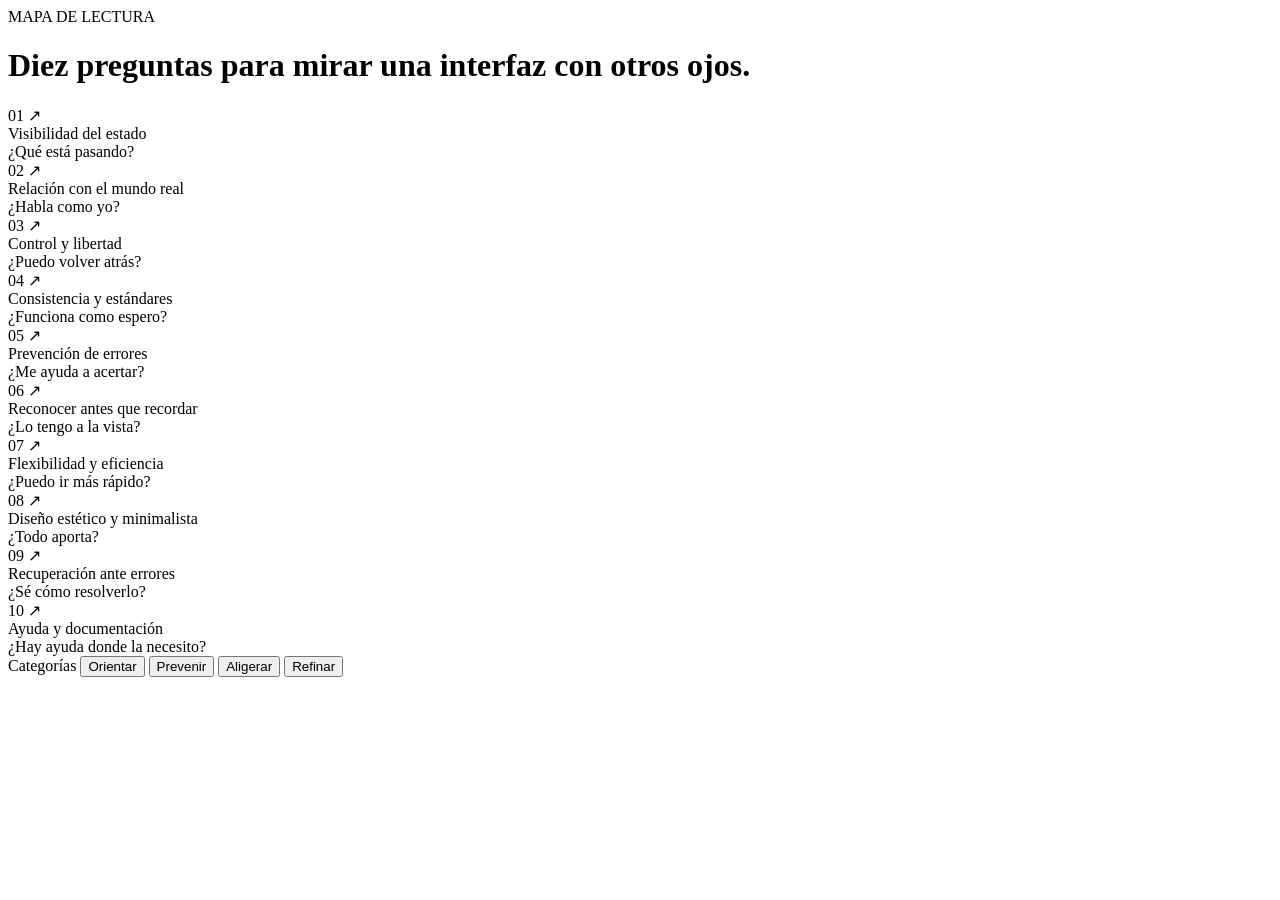
==== src/htmls/menu.html @ 5ad3287e "Menu y css" ====
<!DOCTYPE html>
<html lang="en">
<head>
    <meta charset="UTF-8">
    <meta name="viewport" content="width=device-width, initial-scale=1.0">
    <title>Document</title>
    <link rel="stylesheet" href="src/img/Styles.css">
</head>
<body>

    <div class="container">
        <!-- Cabecera -->
        <span class="badge">MAPA DE LECTURA</span>
        <h1>Diez preguntas para mirar una interfaz con otros ojos.</h1>

        <!-- Cuadrícula -->
        <div class="grid">
            
            <!-- Tarjeta 1 -->
            <div class="card">
                <div class="card-header">
                    <span>01</span>
                    <span class="arrow">↗</span>
                </div>
                <div class="card-body">
                    <div class="card-title">Visibilidad del estado</div>
                    <div class="card-subtitle">¿Qué está pasando?</div>
                </div>
            </div>

            <!-- Tarjeta 2 -->
            <div class="card">
                <div class="card-header">
                    <span>02</span>
                    <span class="arrow">↗</span>
                </div>
                <div class="card-body">
                    <div class="card-title">Relación con el mundo real</div>
                    <div class="card-subtitle">¿Habla como yo?</div>
                </div>
            </div>

            <!-- Tarjeta 3 -->
            <div class="card">
                <div class="card-header">
                    <span>03</span>
                    <span class="arrow">↗</span>
                </div>
                <div class="card-body">
                    <div class="card-title">Control y libertad</div>
                    <div class="card-subtitle">¿Puedo volver atrás?</div>
                </div>
            </div>

            <!-- Tarjeta 4 -->
            <div class="card">
                <div class="card-header">
                    <span>04</span>
                    <span class="arrow">↗</span>
                </div>
                <div class="card-body">
                    <div class="card-title">Consistencia y estándares</div>
                    <div class="card-subtitle">¿Funciona como espero?</div>
                </div>
            </div>

            <!-- Tarjeta 5 -->
            <div class="card">
                <div class="card-header">
                    <span>05</span>
                    <span class="arrow">↗</span>
                </div>
                <div class="card-body">
                    <div class="card-title">Prevención de errores</div>
                    <div class="card-subtitle">¿Me ayuda a acertar?</div>
                </div>
            </div>

            <!-- Tarjeta 6 -->
            <div class="card">
                <div class="card-header">
                    <span>06</span>
                    <span class="arrow">↗</span>
                </div>
                <div class="card-body">
                    <div class="card-title">Reconocer antes que recordar</div>
                    <div class="card-subtitle">¿Lo tengo a la vista?</div>
                </div>
            </div>

            <!-- Tarjeta 7 -->
            <div class="card">
                <div class="card-header">
                    <span>07</span>
                    <span class="arrow">↗</span>
                </div>
                <div class="card-body">
                    <div class="card-title">Flexibilidad y eficiencia</div>
                    <div class="card-subtitle">¿Puedo ir más rápido?</div>
                </div>
            </div>

            <!-- Tarjeta 8 -->
            <div class="card">
                <div class="card-header">
                    <span>08</span>
                    <span class="arrow">↗</span>
                </div>
                <div class="card-body">
                    <div class="card-title">Diseño estético y minimalista</div>
                    <div class="card-subtitle">¿Todo aporta?</div>
                </div>
            </div>

            <!-- Tarjeta 9 -->
            <div class="card">
                <div class="card-header">
                    <span>09</span>
                    <span class="arrow">↗</span>
                </div>
                <div class="card-body">
                    <div class="card-title">Recuperación ante errores</div>
                    <div class="card-subtitle">¿Sé cómo resolverlo?</div>
                </div>
            </div>

            <!-- Tarjeta 10 -->
            <div class="card">
                <div class="card-header">
                    <span>10</span>
                    <span class="arrow">↗</span>
                </div>
                <div class="card-body">
                    <div class="card-title">Ayuda y documentación</div>
                    <div class="card-subtitle">¿Hay ayuda donde la necesito?</div>
                </div>
            </div>

        </div>

        <!-- Categorías inferiores -->
        <div class="footer-categories">
            <span class="cat-label">Categorías</span>
            <button class="btn btn-orientar">Orientar</button>
            <button class="btn btn-prevenir">Prevenir</button>
            <button class="btn btn-aligerar">Aligerar</button>
            <button class="btn btn-refinar">Refinar</button>
        </div>
    </div>

</body>
</html>
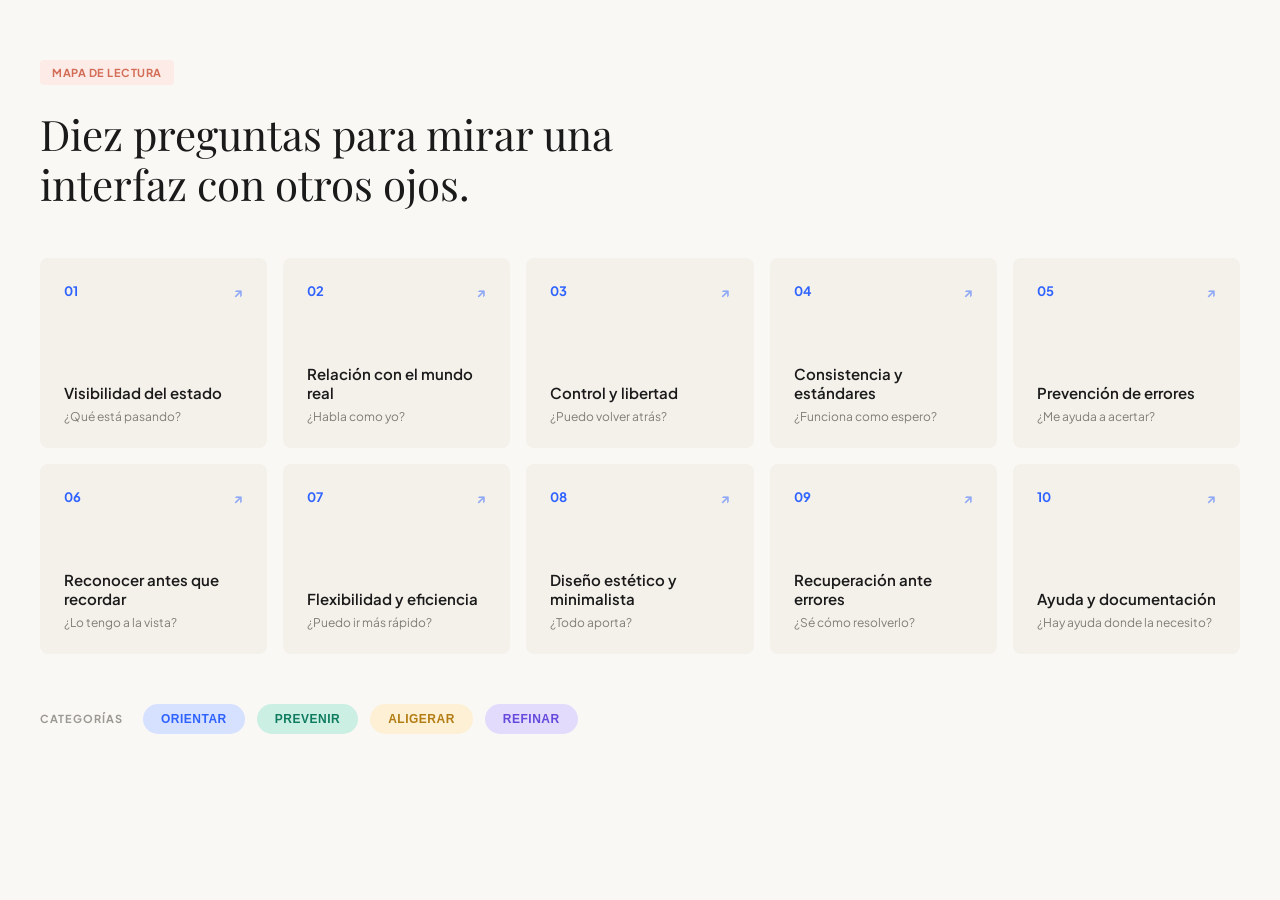
==== commit 7e2c51c7: "Integra capítulos en la página principal Unifica los capítulos disponibles en una página continua co" ====
--- a/src/htmls/menu.html
+++ b/src/htmls/menu.html
@@ -4,7 +4,7 @@
     <meta charset="UTF-8">
     <meta name="viewport" content="width=device-width, initial-scale=1.0">
     <title>Document</title>
-    <link rel="stylesheet" href="src/img/Styles.css">
+    <link rel="stylesheet" href="../css/Styles.css">
 </head>
 <body>
 
@@ -15,127 +15,55 @@
 
         <!-- Cuadrícula -->
         <div class="grid">
-            
-            <!-- Tarjeta 1 -->
-            <div class="card">
-                <div class="card-header">
-                    <span>01</span>
-                    <span class="arrow">↗</span>
-                </div>
-                <div class="card-body">
-                    <div class="card-title">Visibilidad del estado</div>
-                    <div class="card-subtitle">¿Qué está pasando?</div>
-                </div>
-            </div>
+            <a href="capitulo0.html" class="card" style="text-decoration:none; color:inherit; display:flex; flex-direction:column;">
+                <div class="card-header"><span>01</span><span class="arrow">↗</span></div>
+                <div class="card-body"><div class="card-title">Visibilidad del estado</div><div class="card-subtitle">¿Qué está pasando?</div></div>
+            </a>
 
-            <!-- Tarjeta 2 -->
-            <div class="card">
-                <div class="card-header">
-                    <span>02</span>
-                    <span class="arrow">↗</span>
-                </div>
-                <div class="card-body">
-                    <div class="card-title">Relación con el mundo real</div>
-                    <div class="card-subtitle">¿Habla como yo?</div>
-                </div>
-            </div>
+            <a href="capitulo0.html" class="card" style="text-decoration:none; color:inherit; display:flex; flex-direction:column;">
+                <div class="card-header"><span>02</span><span class="arrow">↗</span></div>
+                <div class="card-body"><div class="card-title">Relación con el mundo real</div><div class="card-subtitle">¿Habla como yo?</div></div>
+            </a>
 
-            <!-- Tarjeta 3 -->
-            <div class="card">
-                <div class="card-header">
-                    <span>03</span>
-                    <span class="arrow">↗</span>
-                </div>
-                <div class="card-body">
-                    <div class="card-title">Control y libertad</div>
-                    <div class="card-subtitle">¿Puedo volver atrás?</div>
-                </div>
-            </div>
+            <a href="capitulo0.html" class="card" style="text-decoration:none; color:inherit; display:flex; flex-direction:column;">
+                <div class="card-header"><span>03</span><span class="arrow">↗</span></div>
+                <div class="card-body"><div class="card-title">Control y libertad</div><div class="card-subtitle">¿Puedo volver atrás?</div></div>
+            </a>
 
-            <!-- Tarjeta 4 -->
-            <div class="card">
-                <div class="card-header">
-                    <span>04</span>
-                    <span class="arrow">↗</span>
-                </div>
-                <div class="card-body">
-                    <div class="card-title">Consistencia y estándares</div>
-                    <div class="card-subtitle">¿Funciona como espero?</div>
-                </div>
-            </div>
+            <a href="capitulo0.html" class="card" style="text-decoration:none; color:inherit; display:flex; flex-direction:column;">
+                <div class="card-header"><span>04</span><span class="arrow">↗</span></div>
+                <div class="card-body"><div class="card-title">Consistencia y estándares</div><div class="card-subtitle">¿Funciona como espero?</div></div>
+            </a>
 
-            <!-- Tarjeta 5 -->
-            <div class="card">
-                <div class="card-header">
-                    <span>05</span>
-                    <span class="arrow">↗</span>
-                </div>
-                <div class="card-body">
-                    <div class="card-title">Prevención de errores</div>
-                    <div class="card-subtitle">¿Me ayuda a acertar?</div>
-                </div>
-            </div>
+            <a href="capitulo0.html" class="card" style="text-decoration:none; color:inherit; display:flex; flex-direction:column;">
+                <div class="card-header"><span>05</span><span class="arrow">↗</span></div>
+                <div class="card-body"><div class="card-title">Prevención de errores</div><div class="card-subtitle">¿Me ayuda a acertar?</div></div>
+            </a>
 
-            <!-- Tarjeta 6 -->
-            <div class="card">
-                <div class="card-header">
-                    <span>06</span>
-                    <span class="arrow">↗</span>
-                </div>
-                <div class="card-body">
-                    <div class="card-title">Reconocer antes que recordar</div>
-                    <div class="card-subtitle">¿Lo tengo a la vista?</div>
-                </div>
-            </div>
+            <a href="capitulo3.html" class="card" style="text-decoration:none; color:inherit; display:flex; flex-direction:column;">
+                <div class="card-header"><span>06</span><span class="arrow">↗</span></div>
+                <div class="card-body"><div class="card-title">Reconocer antes que recordar</div><div class="card-subtitle">¿Lo tengo a la vista?</div></div>
+            </a>
 
-            <!-- Tarjeta 7 -->
-            <div class="card">
-                <div class="card-header">
-                    <span>07</span>
-                    <span class="arrow">↗</span>
-                </div>
-                <div class="card-body">
-                    <div class="card-title">Flexibilidad y eficiencia</div>
-                    <div class="card-subtitle">¿Puedo ir más rápido?</div>
-                </div>
-            </div>
+            <a href="capitulo3.html" class="card" style="text-decoration:none; color:inherit; display:flex; flex-direction:column;">
+                <div class="card-header"><span>07</span><span class="arrow">↗</span></div>
+                <div class="card-body"><div class="card-title">Flexibilidad y eficiencia</div><div class="card-subtitle">¿Puedo ir más rápido?</div></div>
+            </a>
 
-            <!-- Tarjeta 8 -->
-            <div class="card">
-                <div class="card-header">
-                    <span>08</span>
-                    <span class="arrow">↗</span>
-                </div>
-                <div class="card-body">
-                    <div class="card-title">Diseño estético y minimalista</div>
-                    <div class="card-subtitle">¿Todo aporta?</div>
-                </div>
-            </div>
+            <a href="capitulo4.html" class="card" style="text-decoration:none; color:inherit; display:flex; flex-direction:column;">
+                <div class="card-header"><span>08</span><span class="arrow">↗</span></div>
+                <div class="card-body"><div class="card-title">Diseño estético y minimalista</div><div class="card-subtitle">¿Todo aporta?</div></div>
+            </a>
 
-            <!-- Tarjeta 9 -->
-            <div class="card">
-                <div class="card-header">
-                    <span>09</span>
-                    <span class="arrow">↗</span>
-                </div>
-                <div class="card-body">
-                    <div class="card-title">Recuperación ante errores</div>
-                    <div class="card-subtitle">¿Sé cómo resolverlo?</div>
-                </div>
-            </div>
+            <a href="capitulo4.html" class="card" style="text-decoration:none; color:inherit; display:flex; flex-direction:column;">
+                <div class="card-header"><span>09</span><span class="arrow">↗</span></div>
+                <div class="card-body"><div class="card-title">Recuperación ante errores</div><div class="card-subtitle">¿Sé cómo resolverlo?</div></div>
+            </a>
 
-            <!-- Tarjeta 10 -->
-            <div class="card">
-                <div class="card-header">
-                    <span>10</span>
-                    <span class="arrow">↗</span>
-                </div>
-                <div class="card-body">
-                    <div class="card-title">Ayuda y documentación</div>
-                    <div class="card-subtitle">¿Hay ayuda donde la necesito?</div>
-                </div>
-            </div>
-
+            <a href="capitulo4.html" class="card" style="text-decoration:none; color:inherit; display:flex; flex-direction:column;">
+                <div class="card-header"><span>10</span><span class="arrow">↗</span></div>
+                <div class="card-body"><div class="card-title">Ayuda y documentación</div><div class="card-subtitle">¿Hay ayuda donde la necesito?</div></div>
+            </a>
         </div>
 
         <!-- Categorías inferiores -->
--- a/src/css/Styles.css
+++ b/src/css/Styles.css
@@ -0,0 +1,190 @@
+
+ 
+        /* --- ESTILOS GENERALES Y FUENTES --- */
+        @import url('https://fonts.googleapis.com/css2?family=Plus+Jakarta+Sans:wght@400;500;600;700&family=Playfair+Display:wght@400;500;600;700&display=swap');
+
+        * {
+            box-sizing: border-box;
+            margin: 0;
+            padding: 0;
+        }
+
+        body {
+            background-color: #FAF8F5; /* Fondo beige claro exacto */
+            font-family: 'Plus Jakarta Sans', sans-serif;
+            color: #2D2D2D;
+            padding: 60px 40px;
+            display: flex;
+            flex-direction: column;
+            align-items: center;
+        }
+
+        .container {
+            max-width: 1200px;
+            width: 100%;
+        }
+
+        /* --- CABECERA --- */
+        .badge {
+            display: inline-block;
+            background-color: #FCEBE6;
+            color: #D36C56;
+            font-size: 11px;
+            font-weight: 700;
+            padding: 6px 12px;
+            border-radius: 4px;
+            letter-spacing: 0.5px;
+            margin-bottom: 24px;
+        }
+
+        h1 {
+            font-family: 'Playfair Display', serif;
+            font-weight: 400;
+            font-size: 42px;
+            line-height: 1.2;
+            color: #1A1A1A;
+            margin-bottom: 48px;
+            max-width: 600px;
+        }
+
+        /* --- CUADRÍCULA DE TARJETAS --- */
+        .grid {
+            display: grid;
+            grid-template-columns: repeat(5, 10fr); /* 5 columnas iguales */
+            gap: 16px;
+            margin-bottom: 50px;
+        }
+
+        /* Responsivo para pantallas medianas y pequeñas */
+        @media (max-width: 1024px) { .grid { grid-template-columns: repeat(3, 1fr); } }
+        @media (max-width: 768px) { .grid { grid-template-columns: repeat(2, 1fr); } }
+        @media (max-width: 480px) { .grid { grid-template-columns: 1fr; } }
+
+        /* --- TARJETA --- */
+        .card {
+            background-color: #F4F1EB; /* Tono de tarjeta ligeramente más oscuro que el fondo */
+            border-radius: 8px;
+            padding: 24px;
+            min-height: 190px;
+            display: flex;
+            flex-direction: column;
+            justify-content: space-between;
+            position: relative;
+            cursor: pointer;
+            transition: transform 0.2s ease, background-color 0.2s ease;
+        }
+
+        .card:hover {
+            background-color: #EDEAE2;
+        }
+
+        /* Parte superior de la tarjeta (Número y flecha) */
+        .card-header {
+            display: flex;
+            justify-content: space-between;
+            align-items: center;
+            font-size: 13px;
+            font-weight: 700;
+            color: #2F63FF; /* Azul de los números */
+        }
+
+        .arrow {
+            font-size: 14px;
+            opacity: 0.5;
+        }
+
+        /* Parte inferior de la tarjeta (Textos) */
+        .card-body {
+            margin-top: auto;
+        }
+
+        .card-title {
+            font-size: 15px;
+            font-weight: 600;
+            line-height: 1.3;
+            margin-bottom: 6px;
+            color: #1A1A1A;
+        }
+
+        .card-subtitle {
+            font-size: 12px;
+            color: #807D77;
+            font-weight: 400;
+        }
+
+        /* --- SECCIÓN DE CATEGORÍAS (PIE) --- */
+        .footer-categories {
+            display: flex;
+            align-items: center;
+            gap: 12px;
+            flex-wrap: wrap;
+            margin-top: 10px;
+        }
+
+        .cat-label {
+            font-size: 11px;
+            text-transform: uppercase;
+            letter-spacing: 1px;
+            color: #9C9993;
+            font-weight: 700;
+            margin-right: 8px;
+        }
+
+        .btn {
+            font-size: 12px;
+            font-weight: 700;
+            padding: 8px 18px;
+            border-radius: 20px;
+            border: none;
+            cursor: pointer;
+            text-transform: uppercase;
+            letter-spacing: 0.5px;
+        }
+
+        /* Colores específicos de los botones del diseño */
+        .btn-orientar { background-color: #D6E0FF; color: #2F63FF; }
+        .btn-prevenir { background-color: #CCEFE4; color: #107C5F; }
+        .btn-aligerar { background-color: #FDF0D5; color: #B37D14; }
+        .btn-refinar  { background-color: #E2DBFC; color: #6549DB; }
+
+/* Capítulos 3 y 4 */
+.img-container {
+    width: 100%;
+    margin-bottom: 40px;
+    display: flex;
+    justify-content: center;
+}
+
+.img-container img {
+    max-width: 100%;
+    height: auto;
+    border-radius: 8px;
+}
+
+
+.badge-purple { 
+    background-color: #E2DBFC; 
+    color: #6549DB; 
+}
+
+.info-banner-refinar { 
+    background-color: #E2DBFC; 
+    border-radius: 8px; 
+    padding: 16px 20px; 
+    font-size: 13px; 
+    color: #4D34C7; 
+    font-weight: 500; 
+    width: 100%; 
+    margin-top: 40px; 
+}
+
+.intro-text {
+    color: #666055;
+    font-size: 15px;
+    line-height: 1.6;
+    margin-bottom: 40px;
+    max-width: 650px;
+}
+
+
+  
